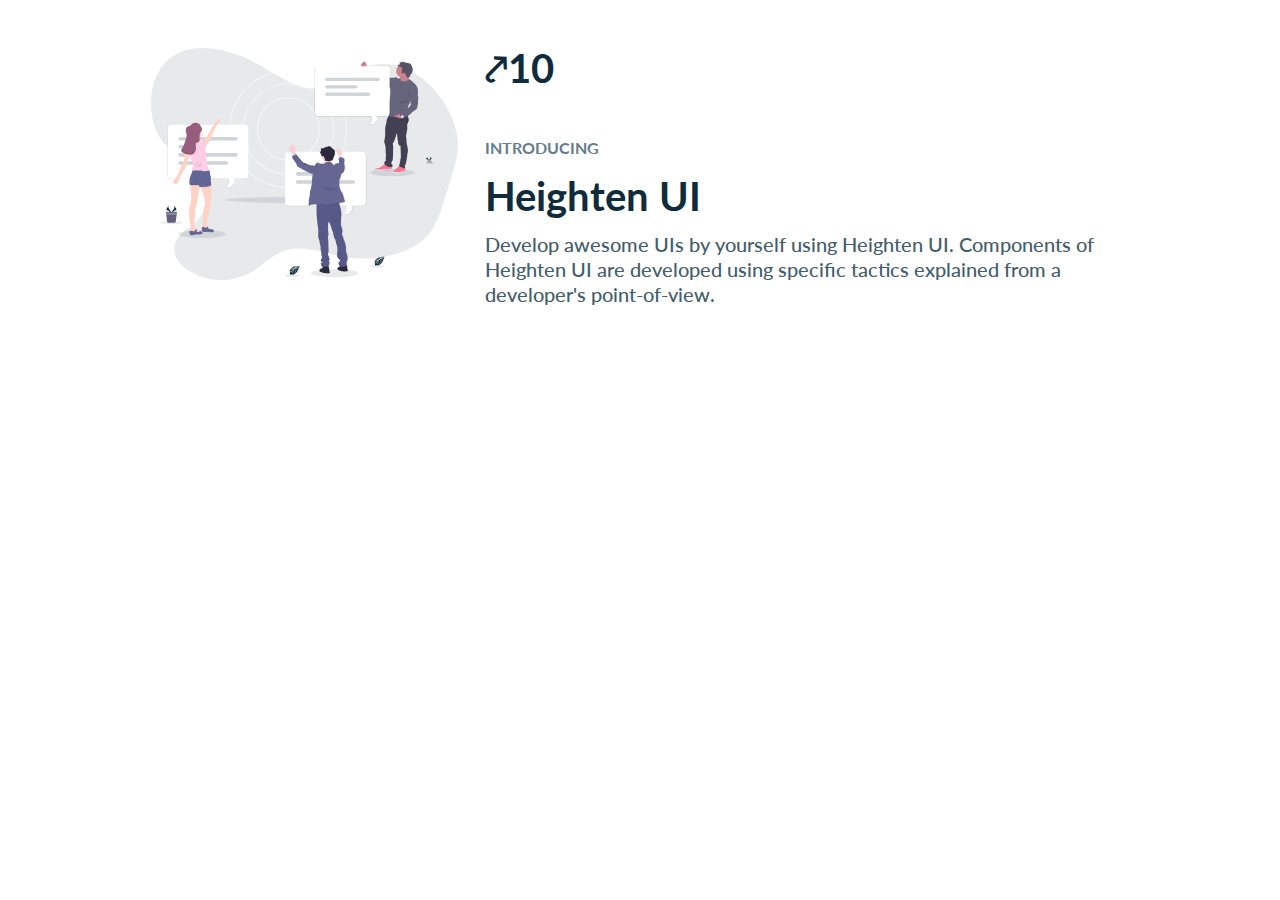
==== index.html @ ee6e8c76 "Added base ui for landing page" ====
<!DOCTYPE HTML>
<html>
	<head>
		<title>Style Guide - Home</title>
		<meta charset="utf-8" />
		<meta name="viewport" content="width=device-width, initial-scale=1, user-scalable=no" />
		<meta name="description" content="" />
		<meta name="keywords" content="" />
		<link rel="stylesheet" href="assets/css/main.css" />
	</head>
	<body>
    <div class="container-1032 pd-tb-48">
      <!-- two column fixed + fluid grid system -->
      <div class="grid-wrapper-15">
       <div class="col-one-half-fixed">
        <img src="./assets/images/work.svg" />
       </div>
       <div class="col-one-half-fluid">
        <h1 class="dark-grey-clr-txt mb-48">⤤10</h1>
        <h6 class="text-caps light-grey-clr-txt m-tb-16">Introducing</h6>
        <h1 class="dark-grey-clr-txt m-tb-16">Heighten UI</h1>
        <!-- <h2>Why should i start using Heighten UI instead of Bootstrap?</h2> -->
        <p class="text-20 grey-clr-txt m-tb-16">Develop awesome UIs by yourself using Heighten UI. Components of Heighten UI are developed using specific tactics explained from a developer's point-of-view.</p>
       </div>
      </div>
    </div>
  </body>
</html>
---- assets/css/main.css ----
@import url("https://fonts.googleapis.com/css?family=Lato:100,300,400,700,900");
/* Landing Page */
/* mixin for color palette cards */
/* mixin for containers */
@-ms-viewport {
  width: device-width; }
html {
  box-sizing: border-box;
  -webkit-tap-highlight-color: transparent;
  -webkit-font-smoothing: antialiased; }

body {
  -webkit-text-size-adjust: none;
  -webkit-font-smoothing: antialiased; }

html, body {
  width: 100%;
  height: 100%; }

*, *:before, *:after {
  box-sizing: inherit; }

html, body, div, span, applet, object,
iframe, h1, h2, h3, h4, h5, h6, p, blockquote,
pre, a, abbr, acronym, address, big, cite,
code, del, dfn, em, img, ins, kbd, q, s, samp,
small, strike, strong, sub, sup, tt, var, b,
u, i, center, dl, dt, dd, ol, ul, li, fieldset,
form, label, legend, table, caption, tbody,
tfoot, thead, tr, th, td, article, aside,
canvas, details, embed, figure, figcaption,
footer, header, hgroup, menu, nav, output, ruby,
section, summary, time, mark, audio, video {
  margin: 0;
  padding: 0;
  border: 0;
  font-size: 100%;
  font: inherit;
  vertical-align: baseline; }

article, aside, details, figcaption, figure,
footer, header, hgroup, menu, nav, section {
  display: block; }

ol, ul {
  list-style: none; }

blockquote, q {
  quotes: none; }

blockquote:before, blockquote:after, q:before, q:after {
  content: none; }

input::-moz-focus-inner {
  border: 0;
  padding: 0; }

input, select, textarea {
  -moz-appearance: none;
  -webkit-appearance: none;
  -ms-appearance: none;
  appearance: none; }

body, input, select, textarea, button {
  font-family: "Lato", sans-serif; }

a {
  -moz-transition: color 0.2s ease-in-out;
  -webkit-transition: color 0.2s ease-in-out;
  -ms-transition: color 0.2s ease-in-out;
  transition: color 0.2s ease-in-out;
  text-decoration: underline; }

h1, h2, h3, h4, h5, h6 {
  color: #102c3c;
  font-family: inherit;
  font-weight: 700; }

/* Headers */
h1 {
  font-size: 40px;
  line-height: 1; }

h2 {
  font-size: 32px;
  line-height: 1.25; }

h3 {
  font-size: 28px;
  line-height: 1.25; }

h4 {
  font-size: 24px;
  line-height: 1.5; }

h5 {
  font-size: 20px;
  line-height: 1.5; }

h6 {
  font-size: 16px;
  line-height: 1.5; }

.header-48 {
  font-size: 48px;
  line-height: 1; }

.header-56 {
  font-size: 56px;
  line-height: 1; }

.header-64 {
  font-size: 64px;
  line-height: 1; }

.header-72 {
  font-size: 72px;
  line-height: 1; }

/* Content */
p {
  font-size: 24px;
  font-weight: 500;
  color: #435d6b;
  line-height: 36px; }

.text-12 {
  font-size: 12px;
  line-height: 1.75; }

.text-14 {
  font-size: 14px;
  line-height: 1.75; }

.text-16 {
  font-size: 16px;
  line-height: 1.75; }

.text-18 {
  font-size: 18px;
  line-height: 1.5; }

.text-20 {
  font-size: 20px;
  line-height: 1.25; }

.text-24 {
  font-size: 24px;
  line-height: 1.25; }

.text-30 {
  font-size: 30px;
  line-height: 1; }

.text-36 {
  font-size: 36px;
  line-height: 1; }

.text-48 {
  font-size: 48px;
  line-height: 1; }

.text-60 {
  font-size: 60px;
  line-height: 0.75; }

.text-72 {
  font-size: 72px;
  line-height: 0.75; }

/* Help Texts */
.hlp-txt-10 {
  font-size: 10px; }

.hlp-txt-12 {
  font-size: 12px; }

.hlp-txt-14 {
  font-size: 14px; }

.hlp-txt-16 {
  font-size: 16px; }

.hlp-txt-18 {
  font-size: 18px; }

.hlp-txt-20 {
  font-size: 20px; }

/* Font Weights */
.light-weight {
  font-weight: 300; }

.medium-weight {
  font-weight: 500; }

.heavy-weight {
  font-weight: 700; }

.white-clr {
  color: white; }

.white-clr-txt {
  color: white; }

.dark-grey-clr-txt {
  color: #102c3c; }

.grey-clr-txt {
  color: #435d6b; }

.light-grey-clr-txt {
  color: #667c8a; }

/* color palette cards */
.white-clr-bg {
  background: white; }

.dark-grey-clr-bg {
  background: #102c3c; }

.grey-clr-bg {
  background: #435d6b; }

.light-grey-clr-bg {
  background: #667c8a; }

/* border addition */
/* border 1px solid */
.border-top {
  border-top: 1px solid #ddd; }

.border-bottom {
  border-bottom: 1px solid #ddd; }

.border-left {
  border-left: 1px solid #ddd; }

.border-right {
  border-right: 1px solid #ddd; }

.border {
  border: 1px solid #ddd; }

/* border 2px solid */
.border-top-medium {
  border-top: 2px solid #ddd; }

.border-bottom-medium {
  border-bottom: 2px solid #ddd; }

.border-left-medium {
  border-left: 2px solid #ddd; }

.border-right-medium {
  border-right: 2px solid #ddd; }

.border-medium {
  border: 2px solid #ddd; }

/* border 1px dashed*/
.border-top-dashed {
  border-top: 1px dashed #ddd; }

.border-bottom-dashed {
  border-bottom: 1px dashed #ddd; }

.border-left-dashed {
  border-left: 1px dashed #ddd; }

.border-right-dashed {
  border-right: 1px dashed #ddd; }

.border-dashed {
  border: 1px dashed #ddd; }

/* border 2px dashed */
.border-top-dashed-medium {
  border-top: 2px dashed #ddd; }

.border-bottom-dashed-medium {
  border-bottom: 2px dashed #ddd; }

.border-left-dashed-medium {
  border-left: 2px dashed #ddd; }

.border-right-dashed-medium {
  border-right: 2px dashed #ddd; }

.border-dashed-medium {
  border: 2px dashed #ddd; }

/* border removal */
.border-top-init {
  border-top: initial; }

.border-bottom-init {
  border-bottom: initial; }

.border-left-init {
  border-left: initial; }

.border-right-init {
  border-right: initial; }

.border-init {
  border: initial; }

/* containers */
.container-600 {
  max-width: 600px;
  margin: auto; }

.container-900 {
  max-width: 900px;
  margin: auto; }

.container-1032 {
  max-width: 1032px;
  margin: auto; }

.container-whole {
  max-width: 100%;
  margin: auto; }

/* Grids */
.grid-wrapper-0 {
  width: 100%;
  display: flex;
  flex-direction: row;
  padding-right: 0px; }
  .grid-wrapper-0 .col-one-whole {
    width: 100%;
    padding-left: 0px; }
  .grid-wrapper-0 .col-one-half {
    width: 50%;
    padding-left: 0px; }
  .grid-wrapper-0 .col-one-third {
    width: 33.33333%;
    padding-left: 0px; }
  .grid-wrapper-0 .col-one-quarter {
    width: 25%;
    padding-left: 0px; }
  .grid-wrapper-0 .col-one-fifth {
    width: 20%;
    padding-left: 0px; }
  .grid-wrapper-0 .col-one-half-fixed {
    width: 330px;
    padding-left: 0px; }
  .grid-wrapper-0 .col-one-half-fluid {
    width: calc(100% - 330px);
    padding-left: 0px; }
  .grid-wrapper-0 .col-one-third-fixed {
    width: 300px;
    padding-left: 0px; }
  .grid-wrapper-0 .col-one-third-fluid {
    width: calc(100% - 600px);
    padding-left: 0px; }

.grid-wrapper-5 {
  width: 100%;
  display: flex;
  flex-direction: row;
  padding-right: 5px; }
  .grid-wrapper-5 .col-one-whole {
    width: 100%;
    padding-left: 5px; }
  .grid-wrapper-5 .col-one-half {
    width: 50%;
    padding-left: 5px; }
  .grid-wrapper-5 .col-one-third {
    width: 33.33333%;
    padding-left: 5px; }
  .grid-wrapper-5 .col-one-quarter {
    width: 25%;
    padding-left: 5px; }
  .grid-wrapper-5 .col-one-fifth {
    width: 20%;
    padding-left: 5px; }
  .grid-wrapper-5 .col-one-half-fixed {
    width: 330px;
    padding-left: 5px; }
  .grid-wrapper-5 .col-one-half-fluid {
    width: calc(100% - 330px);
    padding-left: 5px; }
  .grid-wrapper-5 .col-one-third-fixed {
    width: 300px;
    padding-left: 5px; }
  .grid-wrapper-5 .col-one-third-fluid {
    width: calc(100% - 600px);
    padding-left: 5px; }

.grid-wrapper-10 {
  width: 100%;
  display: flex;
  flex-direction: row;
  padding-right: 10px; }
  .grid-wrapper-10 .col-one-whole {
    width: 100%;
    padding-left: 10px; }
  .grid-wrapper-10 .col-one-half {
    width: 50%;
    padding-left: 10px; }
  .grid-wrapper-10 .col-one-third {
    width: 33.33333%;
    padding-left: 10px; }
  .grid-wrapper-10 .col-one-quarter {
    width: 25%;
    padding-left: 10px; }
  .grid-wrapper-10 .col-one-fifth {
    width: 20%;
    padding-left: 10px; }
  .grid-wrapper-10 .col-one-half-fixed {
    width: 330px;
    padding-left: 10px; }
  .grid-wrapper-10 .col-one-half-fluid {
    width: calc(100% - 330px);
    padding-left: 10px; }
  .grid-wrapper-10 .col-one-third-fixed {
    width: 300px;
    padding-left: 10px; }
  .grid-wrapper-10 .col-one-third-fluid {
    width: calc(100% - 600px);
    padding-left: 10px; }

.grid-wrapper-15 {
  width: 100%;
  display: flex;
  flex-direction: row;
  padding-right: 15px; }
  .grid-wrapper-15 .col-one-whole {
    width: 100%;
    padding-left: 15px; }
  .grid-wrapper-15 .col-one-half {
    width: 50%;
    padding-left: 15px; }
  .grid-wrapper-15 .col-one-third {
    width: 33.33333%;
    padding-left: 15px; }
  .grid-wrapper-15 .col-one-quarter {
    width: 25%;
    padding-left: 15px; }
  .grid-wrapper-15 .col-one-fifth {
    width: 20%;
    padding-left: 15px; }
  .grid-wrapper-15 .col-one-half-fixed {
    width: 330px;
    padding-left: 15px; }
  .grid-wrapper-15 .col-one-half-fluid {
    width: calc(100% - 330px);
    padding-left: 15px; }
  .grid-wrapper-15 .col-one-third-fixed {
    width: 300px;
    padding-left: 15px; }
  .grid-wrapper-15 .col-one-third-fluid {
    width: calc(100% - 600px);
    padding-left: 15px; }

img {
  width: 100%;
  display: inline-block; }

/*
This .scss loop will create "margin helpers" and "padding helpers" for use in your web projects.
It will generate several classes such as:
.m-10 which gives margin 10 pixels.
.m-r-10 which gives margin-right 10 pixels.
.m-t-10 gives gives margin-top 10 pixels.
.m-l-10 gives margin-left 10 pixels and
.m-b-10 gives margin-bottom 10 pixels.
.p-10 gives padding 10 pixels.
.p-b-10 gives padding bottom 10 pixels.
.p-l-10 gives padding left 10 pixels.
.p-t-10 gives padding top 10 pixels and
.p-r-10 gives padding right 10 pixels.
The first letter is "m" or "p" for MARGIN or PADDING
Second letter is "t", "b", "l", or "r" for TOP, BOTTOM, LEFT, or RIGHT
Third letter is the number of spacing in pixels. Adjust the amounts generated by editing the $spaceamounts variable below.
*/
.mt-8 {
  margin-top: 8px; }

.pd-t-8 {
  padding-top: 8px; }

.mb-8 {
  margin-bottom: 8px; }

.pd-b-8 {
  padding-bottom: 8px; }

.ml-8 {
  margin-left: 8px; }

.pd-l-8 {
  padding-left: 8px; }

.mr-8 {
  margin-right: 8px; }

.pd-r-8 {
  padding-right: 8px; }

.m-8 {
  margin: 8px; }

.pd-8 {
  padding: 8px; }

.pd-lr-8 {
  padding: 0px 8px; }

.pd-tb-8 {
  padding: 8px 0px; }

.m-lr-8 {
  margin: 0px 8px; }

.m-tb-8 {
  margin: 8px 0px; }

.mt-16 {
  margin-top: 16px; }

.pd-t-16 {
  padding-top: 16px; }

.mb-16 {
  margin-bottom: 16px; }

.pd-b-16 {
  padding-bottom: 16px; }

.ml-16 {
  margin-left: 16px; }

.pd-l-16 {
  padding-left: 16px; }

.mr-16 {
  margin-right: 16px; }

.pd-r-16 {
  padding-right: 16px; }

.m-16 {
  margin: 16px; }

.pd-16 {
  padding: 16px; }

.pd-lr-16 {
  padding: 0px 16px; }

.pd-tb-16 {
  padding: 16px 0px; }

.m-lr-16 {
  margin: 0px 16px; }

.m-tb-16 {
  margin: 16px 0px; }

.mt-24 {
  margin-top: 24px; }

.pd-t-24 {
  padding-top: 24px; }

.mb-24 {
  margin-bottom: 24px; }

.pd-b-24 {
  padding-bottom: 24px; }

.ml-24 {
  margin-left: 24px; }

.pd-l-24 {
  padding-left: 24px; }

.mr-24 {
  margin-right: 24px; }

.pd-r-24 {
  padding-right: 24px; }

.m-24 {
  margin: 24px; }

.pd-24 {
  padding: 24px; }

.pd-lr-24 {
  padding: 0px 24px; }

.pd-tb-24 {
  padding: 24px 0px; }

.m-lr-24 {
  margin: 0px 24px; }

.m-tb-24 {
  margin: 24px 0px; }

.mt-32 {
  margin-top: 32px; }

.pd-t-32 {
  padding-top: 32px; }

.mb-32 {
  margin-bottom: 32px; }

.pd-b-32 {
  padding-bottom: 32px; }

.ml-32 {
  margin-left: 32px; }

.pd-l-32 {
  padding-left: 32px; }

.mr-32 {
  margin-right: 32px; }

.pd-r-32 {
  padding-right: 32px; }

.m-32 {
  margin: 32px; }

.pd-32 {
  padding: 32px; }

.pd-lr-32 {
  padding: 0px 32px; }

.pd-tb-32 {
  padding: 32px 0px; }

.m-lr-32 {
  margin: 0px 32px; }

.m-tb-32 {
  margin: 32px 0px; }

.mt-40 {
  margin-top: 40px; }

.pd-t-40 {
  padding-top: 40px; }

.mb-40 {
  margin-bottom: 40px; }

.pd-b-40 {
  padding-bottom: 40px; }

.ml-40 {
  margin-left: 40px; }

.pd-l-40 {
  padding-left: 40px; }

.mr-40 {
  margin-right: 40px; }

.pd-r-40 {
  padding-right: 40px; }

.m-40 {
  margin: 40px; }

.pd-40 {
  padding: 40px; }

.pd-lr-40 {
  padding: 0px 40px; }

.pd-tb-40 {
  padding: 40px 0px; }

.m-lr-40 {
  margin: 0px 40px; }

.m-tb-40 {
  margin: 40px 0px; }

.mt-48 {
  margin-top: 48px; }

.pd-t-48 {
  padding-top: 48px; }

.mb-48 {
  margin-bottom: 48px; }

.pd-b-48 {
  padding-bottom: 48px; }

.ml-48 {
  margin-left: 48px; }

.pd-l-48 {
  padding-left: 48px; }

.mr-48 {
  margin-right: 48px; }

.pd-r-48 {
  padding-right: 48px; }

.m-48 {
  margin: 48px; }

.pd-48 {
  padding: 48px; }

.pd-lr-48 {
  padding: 0px 48px; }

.pd-tb-48 {
  padding: 48px 0px; }

.m-lr-48 {
  margin: 0px 48px; }

.m-tb-48 {
  margin: 48px 0px; }

.text-center {
  text-align: center; }

.text-caps {
  text-transform: uppercase; }

.full-width {
  width: 100%; }

.full-height {
  height: 100%; }

/*# sourceMappingURL=main.css.map */
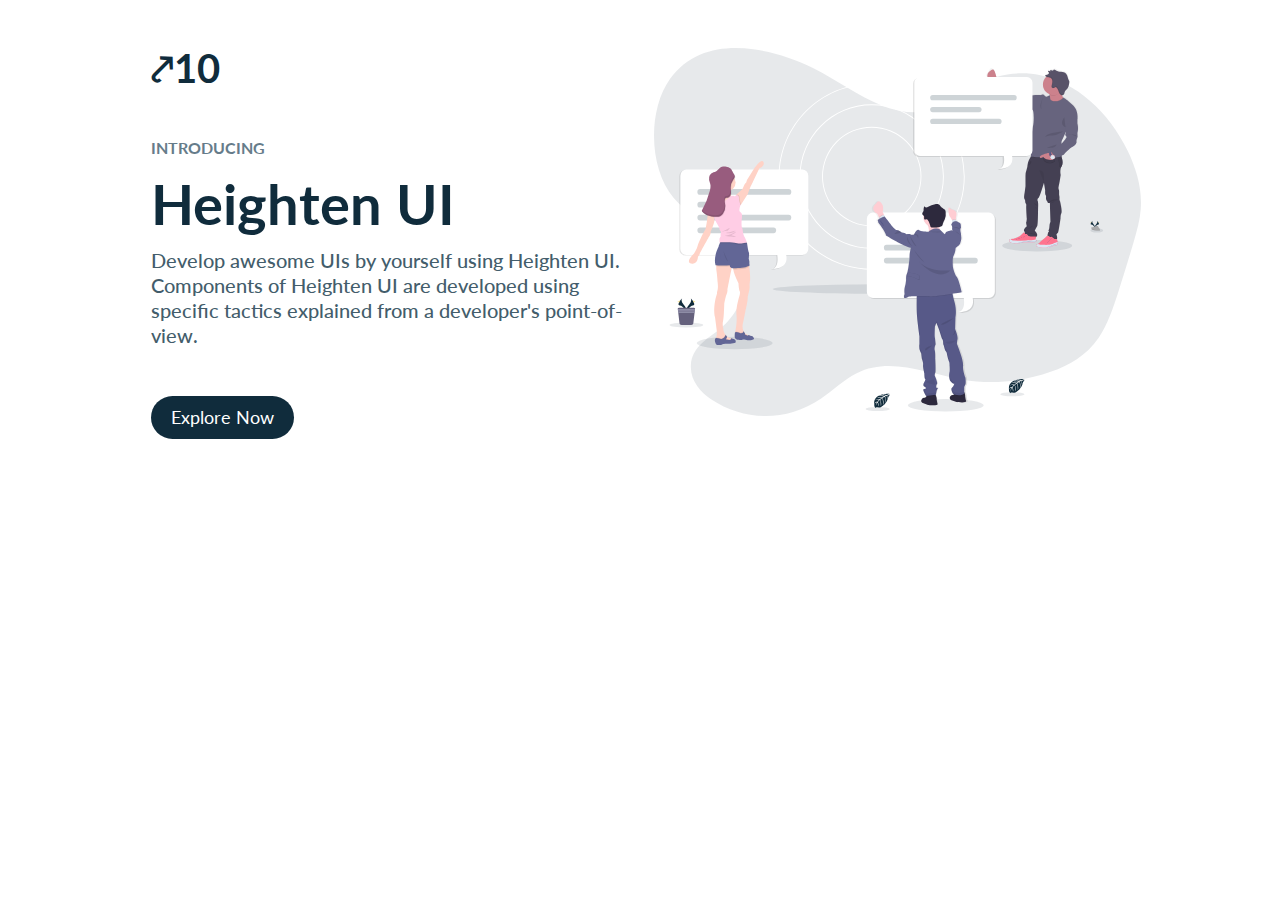
==== commit 70006c6a: "Added button styles" ====
--- a/index.html
+++ b/index.html
@@ -10,18 +10,19 @@
 	</head>
 	<body>
     <div class="container-1032 pd-tb-48">
-      <!-- two column fixed + fluid grid system -->
+      <!-- two column grid system -->
       <div class="grid-wrapper-15">
-       <div class="col-one-half-fixed">
-        <img src="./assets/images/work.svg" />
-       </div>
-       <div class="col-one-half-fluid">
+       <div class="col-one-half">
         <h1 class="dark-grey-clr-txt mb-48">⤤10</h1>
         <h6 class="text-caps light-grey-clr-txt m-tb-16">Introducing</h6>
-        <h1 class="dark-grey-clr-txt m-tb-16">Heighten UI</h1>
+        <h1 class="header-56 dark-grey-clr-txt m-tb-16">Heighten UI</h1>
         <!-- <h2>Why should i start using Heighten UI instead of Bootstrap?</h2> -->
         <p class="text-20 grey-clr-txt m-tb-16">Develop awesome UIs by yourself using Heighten UI. Components of Heighten UI are developed using specific tactics explained from a developer's point-of-view.</p>
+				<button class="btn btn-primary btn-playful text-18 mt-32 mb-16">Explore Now</button>
        </div>
+			<div class="col-one-half">
+				<img src="./assets/images/work.svg" />
+			 </div>
       </div>
     </div>
   </body>
--- a/assets/css/main.css
+++ b/assets/css/main.css
@@ -1,4 +1,5 @@
 @import url("https://fonts.googleapis.com/css?family=Lato:100,300,400,700,900");
+/* Buttons Colors */
 /* Landing Page */
 /* mixin for color palette cards */
 /* mixin for containers */
@@ -459,6 +460,39 @@
 img {
   width: 100%;
   display: inline-block; }
+
+.btn {
+  padding: 8px 20px;
+  border: initial;
+  background: initial;
+  outline: none; }
+  .btn:hover {
+    cursor: pointer; }
+
+.btn-primary {
+  background: #102c3c;
+  color: white; }
+
+.btn-secondary {
+  border: 1px solid #435d6b;
+  color: #102c3c; }
+  .btn-secondary.btn-formal-2, .btn-secondary.btn-classic-2, .btn-secondary.btn-playful-2 {
+    border: initial;
+    background: #e9eded; }
+
+.btn-tertiary {
+  color: #667c8a;
+  text-decoration: underline; }
+  .btn-tertiary.btn-classic, .btn-tertiary.btn-playful {
+    text-decoration: none; }
+  .btn-tertiary.btn-playful {
+    color: #102c3c; }
+
+.btn-classic, .btn-classic-2 {
+  border-radius: 4px; }
+
+.btn-playful, .btn-playful-2 {
+  border-radius: 25px; }
 
 /*
 This .scss loop will create "margin helpers" and "padding helpers" for use in your web projects.
